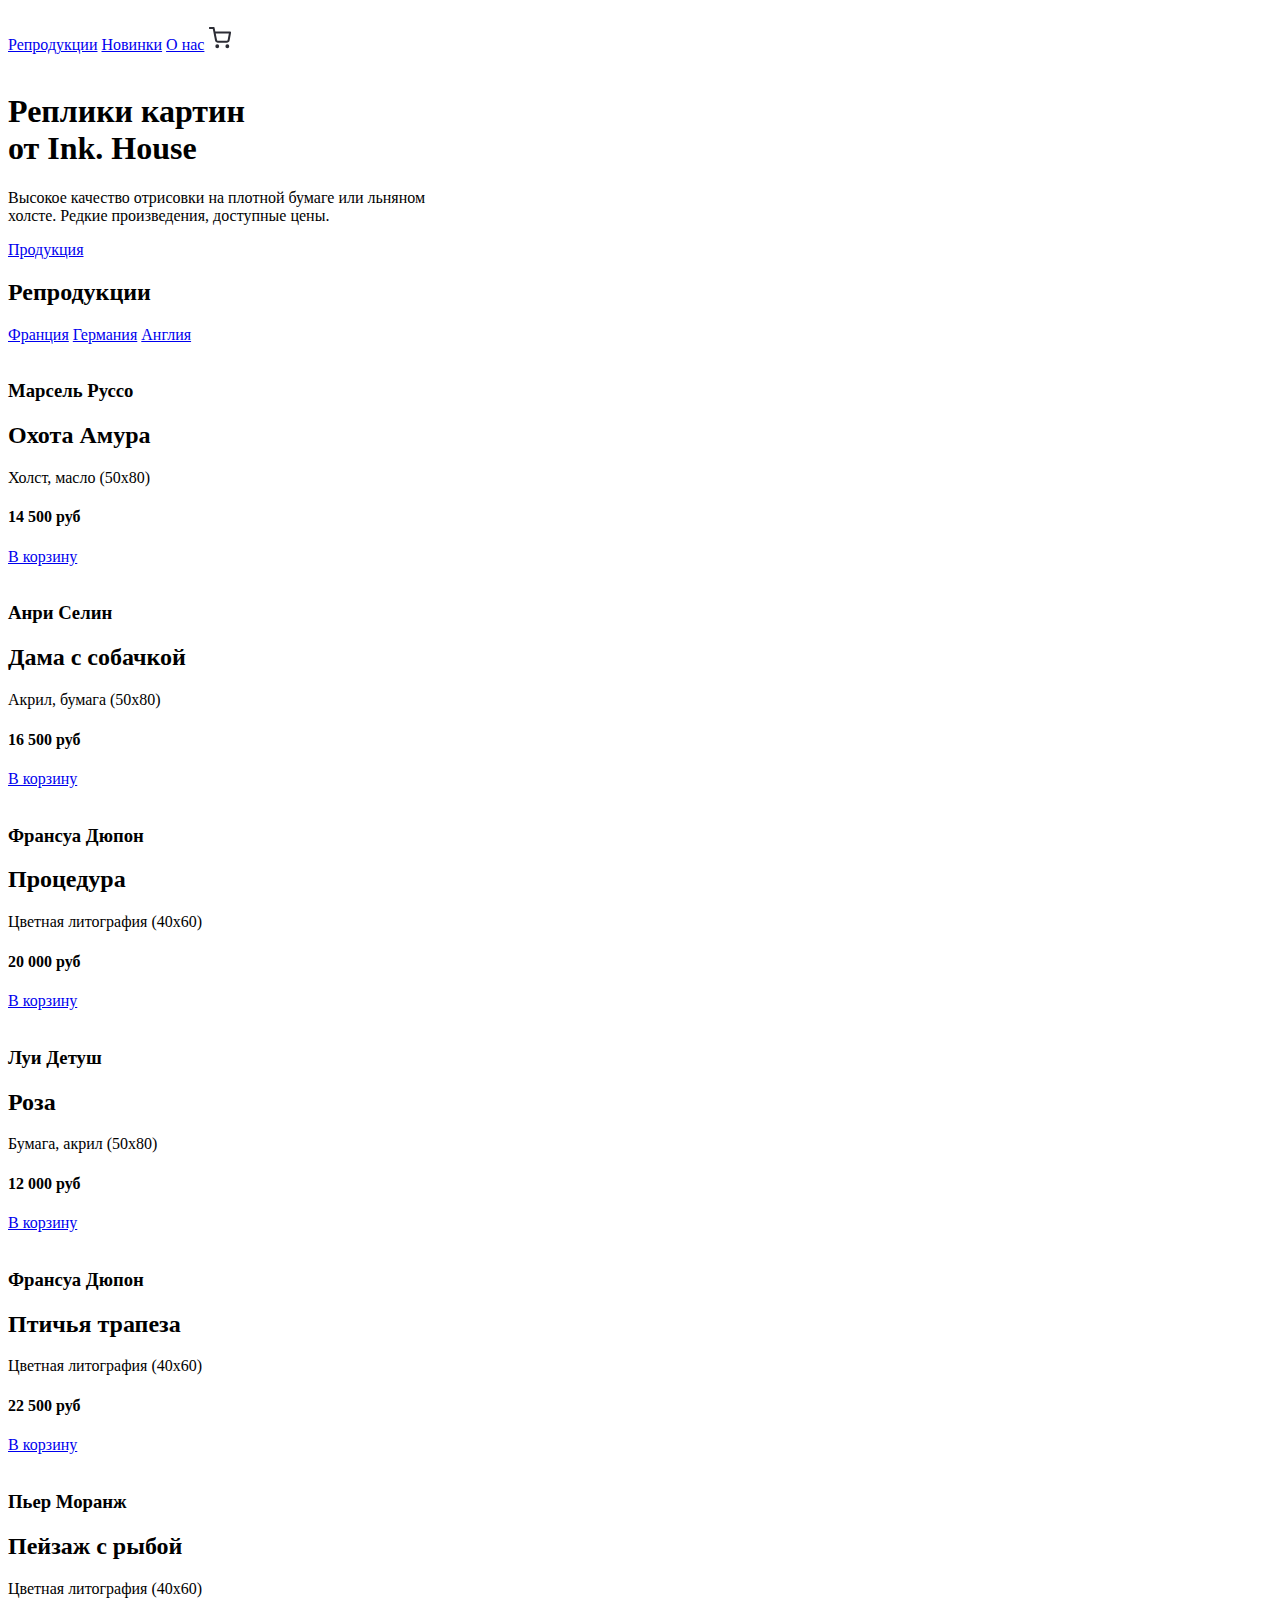
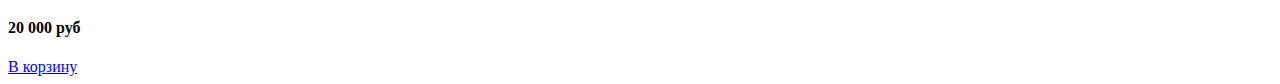
==== index.html @ 33282950 "style: исправлены проблемы с код-стайлом" ====
<!doctype html>
<html lang="en">
  <head>
    <meta charset="UTF-8" />
    <meta name="viewport" content="width=device-width, initial-scale=1.0" />
    <link rel="preconnect" href="https://fonts.googleapis.com" />
    <link rel="preconnect" href="https://fonts.gstatic.com" crossorigin />
    <link
      href="https://fonts.googleapis.com/css2?family=Raleway:ital,wght@0,100..900;1,100..900&display=swap"
      rel="stylesheet"
    />
    <link rel="stylesheet" href="src/css/HouseStyle.css" />
    <title>House</title>
  </head>
  <body>
    <!-- HEADER -->
    <header>
      <div class="container">
        <div class="header_content">
          <img src="src/image/Header_Logo.png" alt="" />

          <nav class="list">
            <a class="list-items" href="#">Репродукции</a>
            <a class="list-items" href="#">Новинки</a>
            <a class="list-items" href="#">О нас</a>
            <a class="list-items" href="#">
              <svg
                width="24"
                height="24"
                viewBox="0 0 24 24"
                fill="none"
                xmlns="http://www.w3.org/2000/svg"
              >
                <g clip-path="url(#clip0_3_994)">
                  <path
                    d="M9.25001 21.1667C9.75627 21.1667 10.1667 20.7563 10.1667 20.25C10.1667 19.7438 9.75627 19.3334 9.25001 19.3334C8.74375 19.3334 8.33334 19.7438 8.33334 20.25C8.33334 20.7563 8.74375 21.1667 9.25001 21.1667Z"
                    stroke="#2C2D35"
                    stroke-width="2"
                    stroke-linecap="round"
                    stroke-linejoin="round"
                  />
                  <path
                    d="M19.3333 21.1667C19.8396 21.1667 20.25 20.7563 20.25 20.25C20.25 19.7438 19.8396 19.3334 19.3333 19.3334C18.8271 19.3334 18.4167 19.7438 18.4167 20.25C18.4167 20.7563 18.8271 21.1667 19.3333 21.1667Z"
                    stroke="#2C2D35"
                    stroke-width="2"
                    stroke-linecap="round"
                    stroke-linejoin="round"
                  />
                  <path
                    d="M1.91666 1.91663H5.58332L8.03999 14.1908C8.12381 14.6128 8.35341 14.9919 8.68857 15.2617C9.02374 15.5315 9.44313 15.6749 9.87332 15.6666H18.7833C19.2135 15.6749 19.6329 15.5315 19.9681 15.2617C20.3032 14.9919 20.5328 14.6128 20.6167 14.1908L22.0833 6.49996H6.49999"
                    stroke="#2C2D35"
                    stroke-width="2"
                    stroke-linecap="round"
                    stroke-linejoin="round"
                  />
                </g>
                <defs>
                  <clipPath id="clip0_3_994">
                    <rect
                      width="22"
                      height="22"
                      fill="white"
                      transform="translate(1 1)"
                    />
                  </clipPath>
                </defs>
              </svg>
            </a>
          </nav>
        </div>
      </div>
    </header>

    <!-- MAIN -->
    <main>
      <div class="container">
        <div class="main_content">
          <div>
            <img class="main-image" src="src/image/bird.png" alt="" />
          </div>

          <div>
            <h1 class="main-headeing">
              Реплики картин <br />от <span>Ink. House</span>
            </h1>

            <p class="main-paragraph">
              Высокое качество отрисовки на плотной бумаге или льняном
              <br />холсте. Редкие произведения, доступные цены.
            </p>

            <a class="button" href="#"> Продукция </a>
          </div>
        </div>
      </div>
    </main>

    <section class="market">
      <div class="container">
        <div class="market_header">
          <h2 class="market-heading">Репродукции</h2>

          <div class="market_button">
            <a class="market-el active" href="#">Франция</a>
            <a class="market-el" href="#">Германия</a>
            <a class="market-el" href="#">Англия</a>
          </div>
        </div>

        <div class="market_items">
          <div class="market_item">
            <img src="src/image/market/Охота.png" alt="" />

            <h3 class="author-name">Марсель Руссо</h3>
            <h2 class="paint-name">Охота Амура</h2>
            <p class="market-paragraph">Холст, масло (50х80)</p>

            <h4 class="price">14 500 руб</h4>
            <a class="button" href="#">В корзину</a>
          </div>

          <div class="market_item">
            <img src="src/image/market/Дама.png" alt="" />

            <h3 class="author-name">Анри Селин</h3>
            <h2 class="paint-name">Дама с собачкой</h2>
            <p class="market-paragraph">Акрил, бумага (50х80)</p>

            <h4 class="price">16 500 руб</h4>
            <a class="button" href="#">В корзину</a>
          </div>

          <div class="market_item">
            <img src="src/image/market/процедура.png" alt="" />

            <h3 class="author-name">Франсуа Дюпон</h3>
            <h2 class="paint-name">Процедура</h2>
            <p class="market-paragraph">Цветная литография (40х60)</p>

            <h4 class="price">20 000 руб</h4>
            <a class="button" href="#">В корзину</a>
          </div>

          <div class="market_item">
            <img src="src/image/market/роза.png" alt="" />

            <h3 class="author-name">Луи Детуш</h3>
            <h2 class="paint-name">Роза</h2>
            <p class="market-paragraph">Бумага, акрил (50х80)</p>

            <h4 class="price">12 000 руб</h4>
            <a class="button" href="#">В корзину</a>
          </div>

          <div class="market_item">
            <img src="src/image/market/птичья.png" alt="" />

            <h3 class="author-name">Франсуа Дюпон</h3>
            <h2 class="paint-name">Птичья трапеза</h2>
            <p class="market-paragraph">Цветная литография (40х60)</p>

            <h4 class="price">22 500 руб</h4>
            <a class="button" href="#">В корзину</a>
          </div>

          <div class="market_item">
            <img src="src/image/market/пейзаж.png" alt="" />

            <h3 class="author-name">Пьер Моранж</h3>
            <h2 class="paint-name">Пейзаж с рыбой</h2>
            <p class="market-paragraph">Цветная литография (40х60)</p>

            <h4 class="price">20 000 руб</h4>
            <a class="button" href="#">В корзину</a>
          </div>
        </div>
      </div>
    </section>
  </body>
</html>
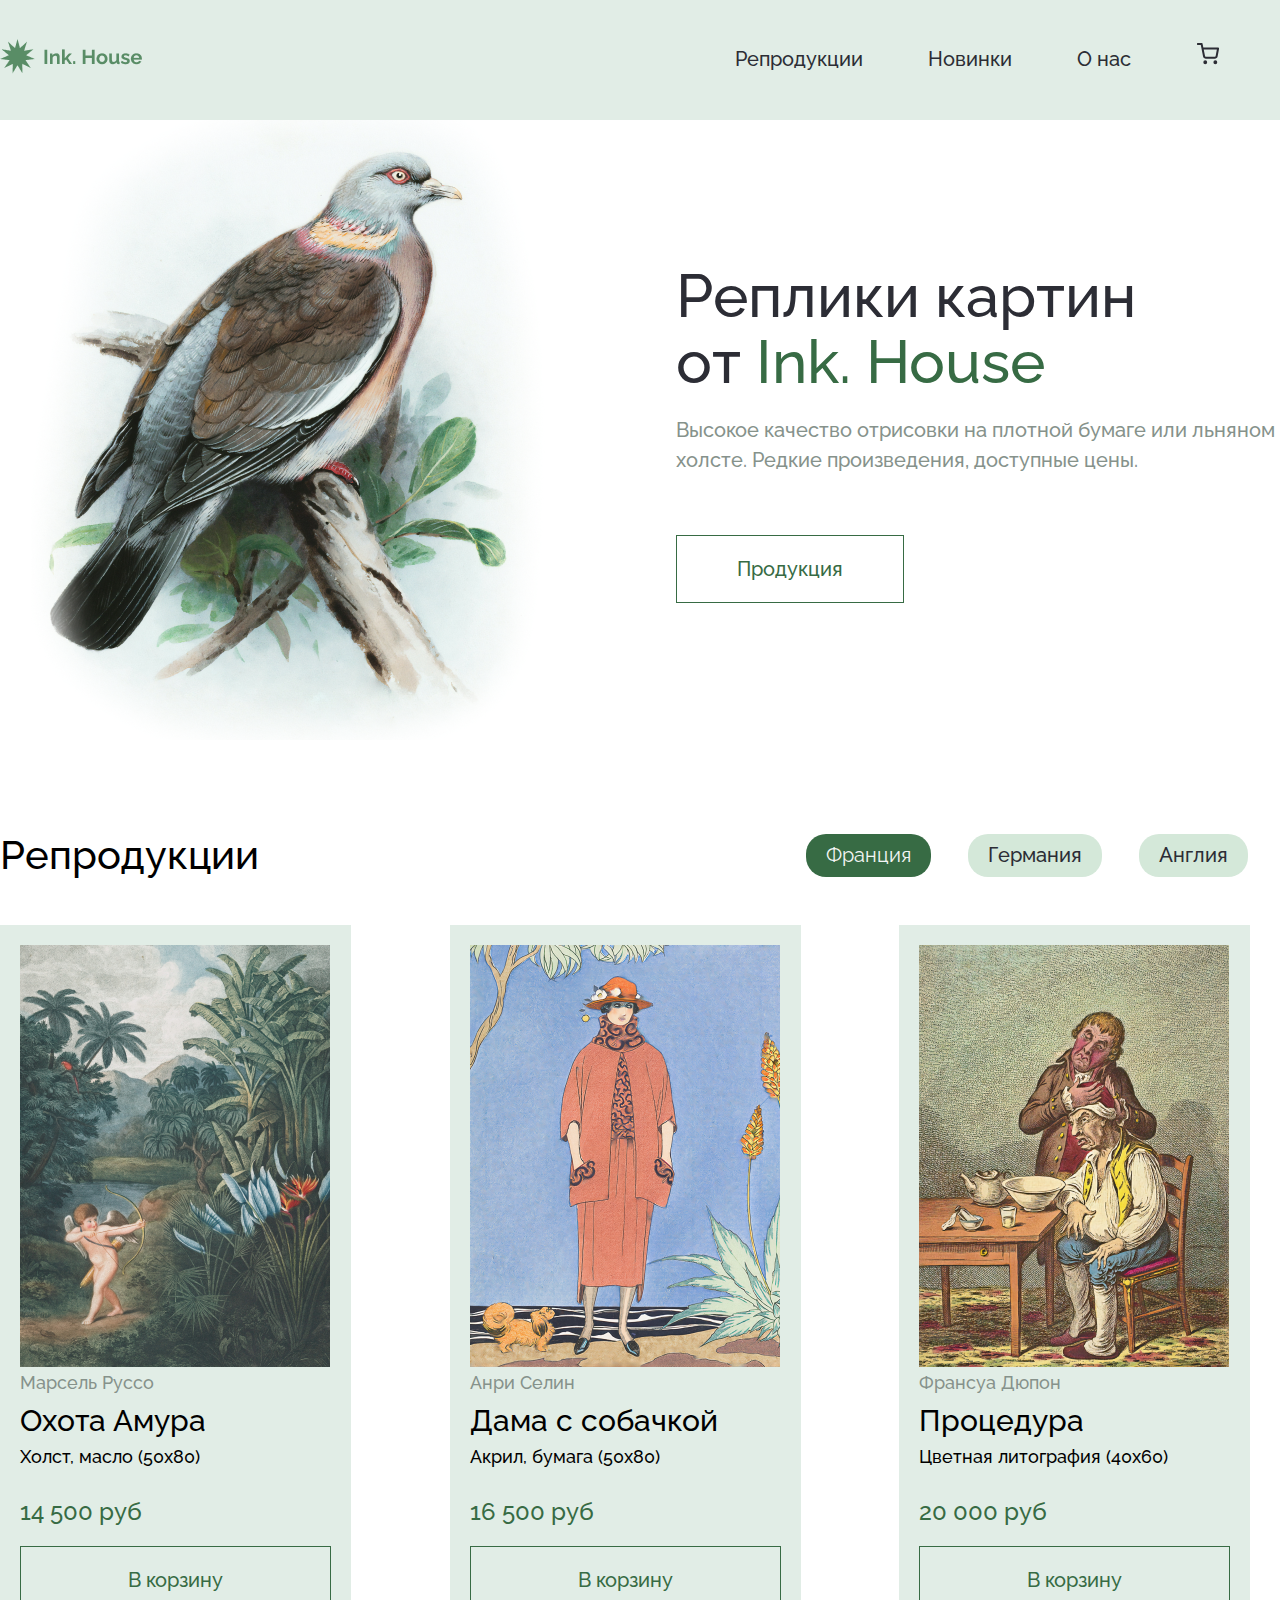
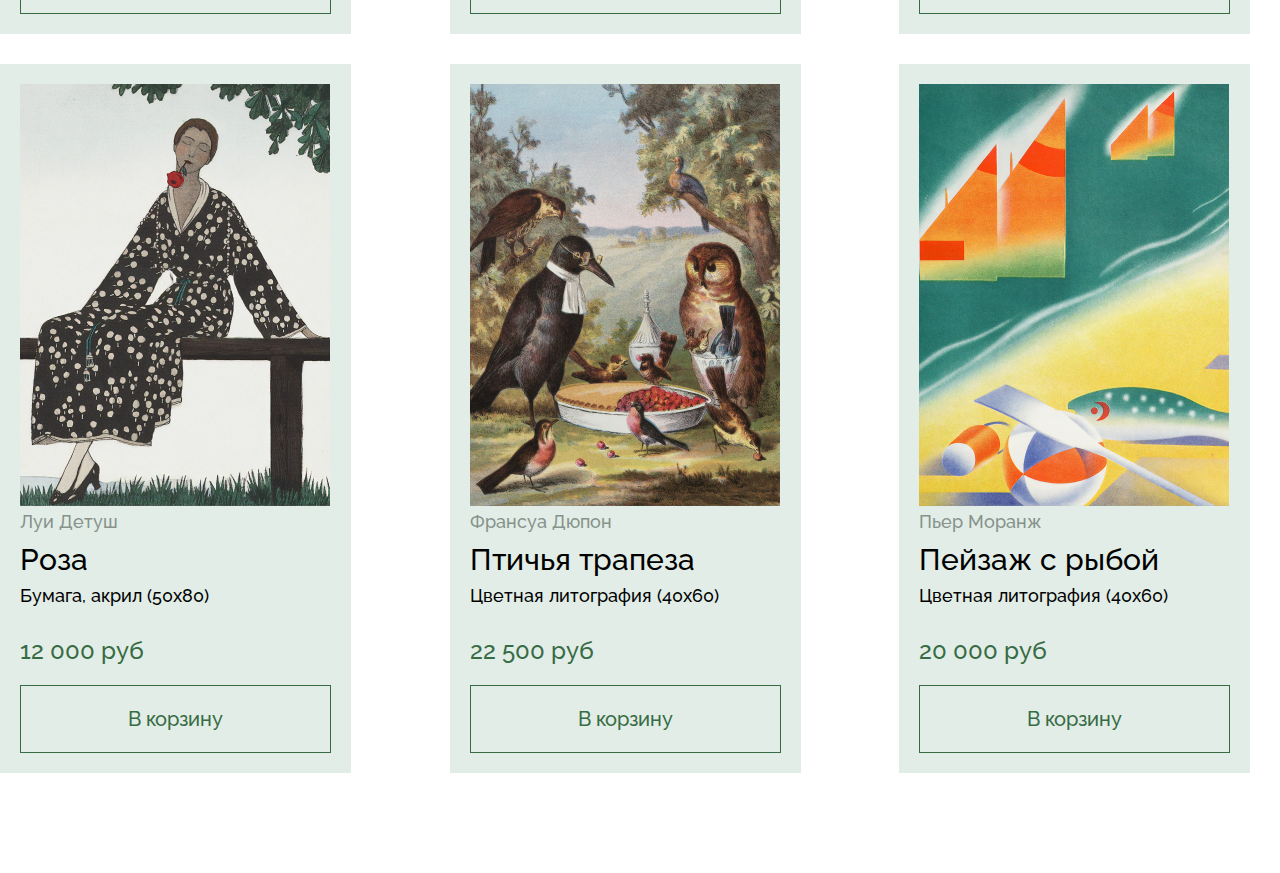
==== commit d13336c0: "chore: изменена структура проекта" ====
--- a/index.html
+++ b/index.html
@@ -9,7 +9,7 @@
       href="https://fonts.googleapis.com/css2?family=Raleway:ital,wght@0,100..900;1,100..900&display=swap"
       rel="stylesheet"
     />
-    <link rel="stylesheet" href="src/css/HouseStyle.css" />
+    <link rel="stylesheet" href="src/css/house-style.css" />
     <title>House</title>
   </head>
   <body>
--- a/src/css/house-style.css
+++ b/src/css/house-style.css
@@ -0,0 +1,218 @@
+:root {
+  --white: #f4f6f5;
+  --black: #2c2d35;
+  --green: #376b44;
+  --light_green: #e1ede6;
+  --grey: #86928b;
+  --salad: #d4e8d9;
+  --dark-green: #86928b;
+}
+
+body,
+html {
+  font-family: "Raleway", sans-serif;
+  font-size: 20px;
+  margin: 0;
+  padding: 0;
+  scroll-behavior: smooth;
+}
+
+* {
+  box-sizing: border-box;
+}
+
+h1,
+h2,
+h3,
+p {
+  margin: 0;
+  padding: 0;
+}
+
+h1,
+h2,
+h3,
+h4,
+h5,
+h6 {
+  all: unset;
+  display: block;
+  font-size: inherit;
+  font-weight: normal;
+}
+/* HEADER */
+
+header {
+  background-color: var(--light_green);
+  padding-top: 39px;
+  height: 120px;
+}
+
+.container {
+  max-width: 1440px;
+  margin: 0 auto;
+}
+
+.header_content {
+  display: flex;
+  justify-content: space-between;
+  align-items: center;
+}
+
+.list-items {
+  margin-right: 60px;
+  color: var(--black);
+  font-weight: 500;
+  text-decoration: none;
+  transition: all 0.4s ease;
+  display: inline-block;
+}
+
+.list-items:hover {
+  transform: scale(1.3);
+  color: var(--green);
+}
+
+/* MAIN */
+
+.main_content {
+  display: flex;
+  justify-content: center;
+  align-items: center;
+}
+
+.main-image {
+  margin-right: 130px;
+}
+
+.main-headeing {
+  color: var(--black);
+  font-weight: 500;
+  font-size: 60px;
+  line-height: 110%;
+  margin-bottom: 20px;
+}
+
+.main-headeing span {
+  color: var(--green);
+}
+
+.main-paragraph {
+  color: var(--grey);
+  line-height: 150%;
+  font-weight: 500;
+  margin-bottom: 60px;
+}
+
+.button {
+  padding: 21px 60px;
+  border: 1px solid var(--green);
+  text-decoration: none;
+  color: var(--green);
+  font-weight: 500;
+  display: inline-block;
+  transition: all 0.4s ease;
+}
+
+.button:hover {
+  background-color: var(--green);
+  color: #fff;
+  transform: scale(1.1);
+}
+
+/* MARKET */
+
+.market {
+  padding-top: 70px;
+  padding-bottom: 70px;
+}
+
+.market_header {
+  display: flex;
+  justify-content: space-between;
+  align-items: center;
+  margin-bottom: 30px;
+}
+
+.market-heading {
+  font-weight: 500;
+  font-size: 40px;
+  line-height: 200%;
+}
+
+.market-el {
+  display: inline-block;
+  margin-right: 32px;
+  padding: 10px 20px;
+  background-color: var(--salad);
+  color: var(--black);
+  font-weight: 500;
+  font-size: 20px;
+  line-height: 23px;
+  text-decoration: none;
+  border-radius: 20px;
+  transition: all 0.4s ease;
+}
+
+.market-el:hover {
+  font-weight: 400;
+  color: var(--white);
+  background-color: var(--green);
+  transform: scale(1.1);
+}
+
+.active {
+  font-weight: 400;
+  color: var(--white);
+  background-color: var(--green);
+}
+
+.market_items {
+  display: flex;
+  flex-wrap: wrap;
+  justify-content: space-between;
+}
+
+.author-name {
+  color: var(--dark-green);
+  font-weight: 500;
+  font-size: 18px;
+  line-height: 21px;
+  margin-bottom: 10px;
+}
+
+.paint-name {
+  font-size: 30px;
+  line-height: 35px;
+  font-weight: 500;
+  margin-bottom: 8px;
+}
+
+.market-paragraph {
+  font-size: 18px;
+  line-height: 21px;
+  font-weight: 500;
+  margin-bottom: 30px;
+}
+
+.price {
+  font-weight: 500;
+  font-size: 24px;
+  color: var(--green);
+  margin-bottom: 20px;
+}
+
+.market_item {
+  padding: 20px 20px;
+  background-color: var(--light_green);
+  margin-bottom: 30px;
+  margin-right: 30px;
+}
+
+.market_item .button {
+  padding: 21px 107px;
+}
+
+.market_item .button:hover {
+  transform: scale(1.05);
+}
